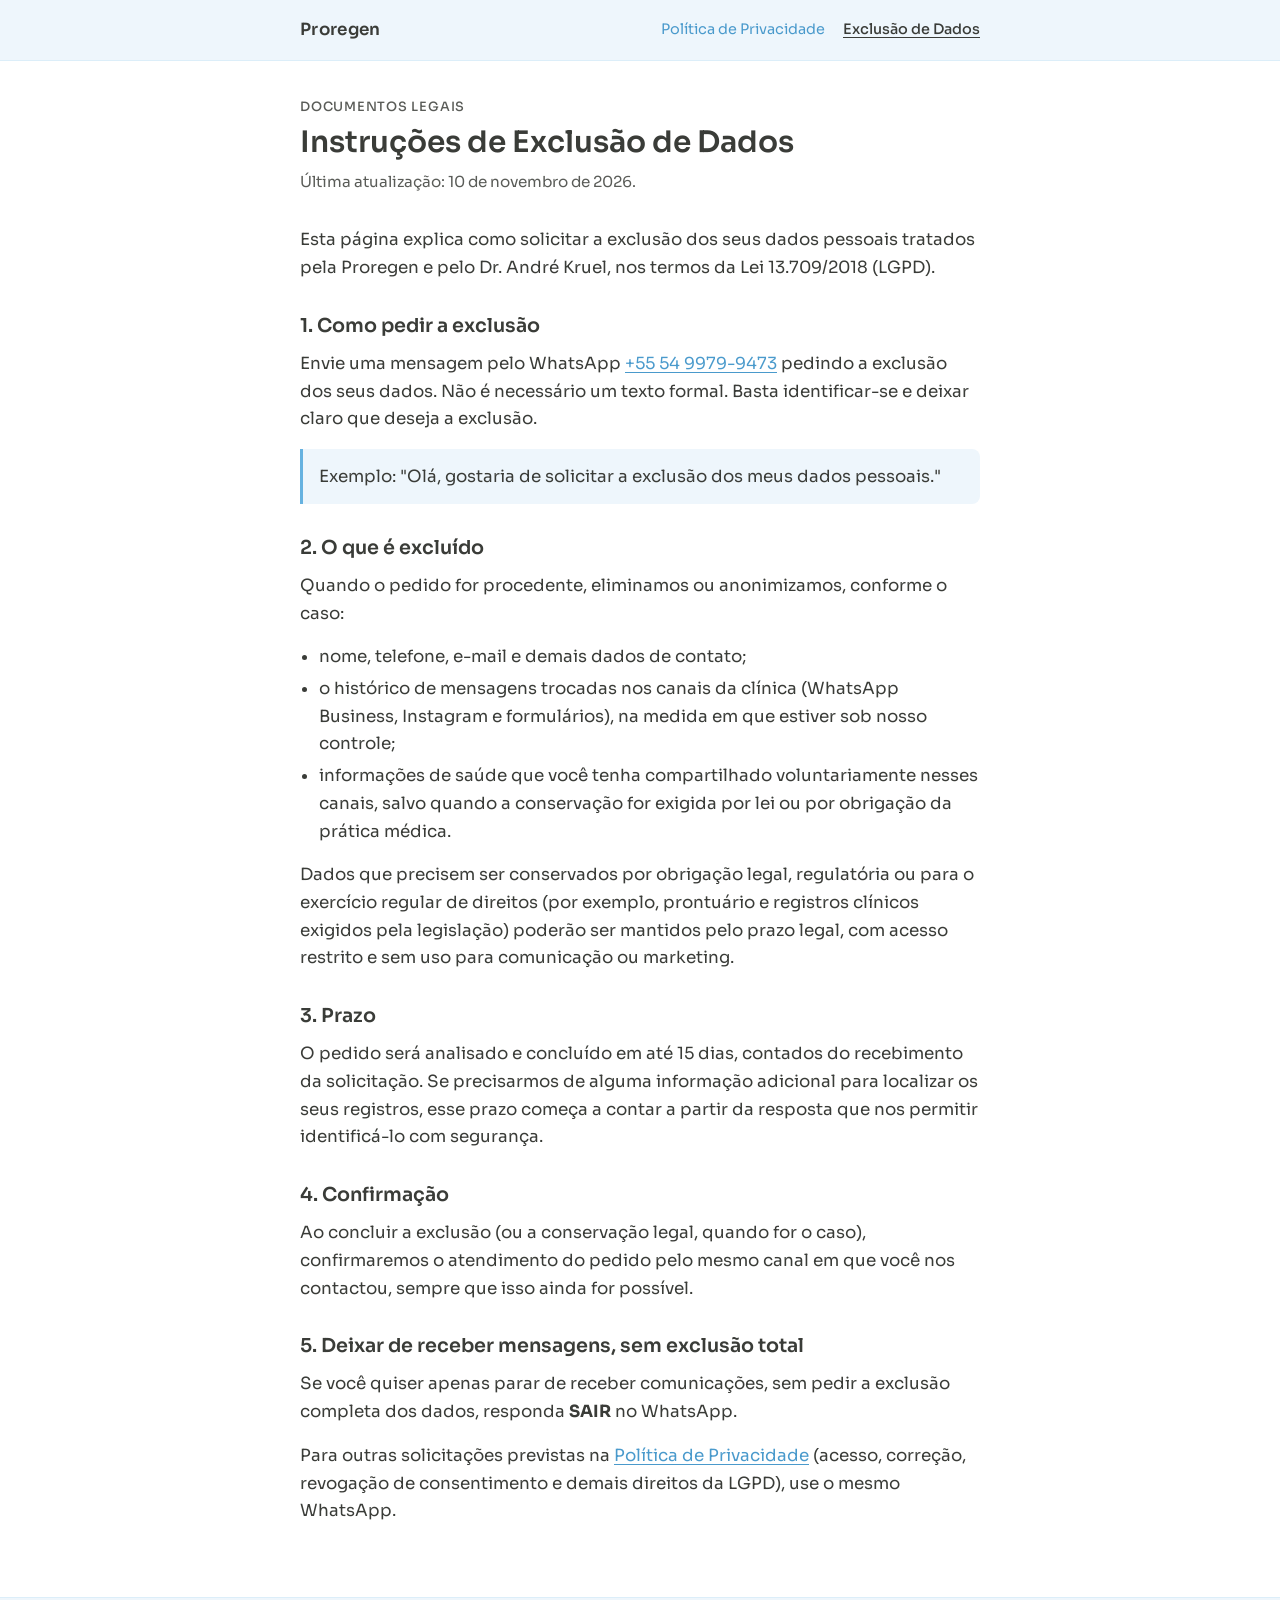
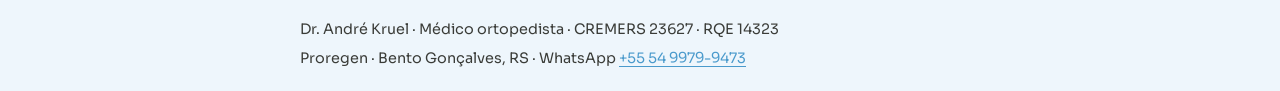
==== exclusao-de-dados/index.html @ c7fa4bf4 "Add Política de Privacidade and Instruções de Exclusão de Dados Public pages for the Meta app Fausto" ====
<!DOCTYPE html>
<html lang="pt-BR">
<head>
  <meta charset="utf-8">
  <meta name="viewport" content="width=device-width, initial-scale=1">
  <title>Instruções de Exclusão de Dados | Proregen</title>
  <meta name="description" content="Como solicitar a exclusão dos seus dados pessoais tratados pela Proregen e pelo Dr. André Kruel, nos termos da LGPD (Lei 13.709/2018).">
  <meta name="theme-color" content="#66B2E0">
  <link rel="preconnect" href="https://fonts.googleapis.com">
  <link rel="preconnect" href="https://fonts.gstatic.com" crossorigin>
  <link href="https://fonts.googleapis.com/css2?family=Sora:wght@400;500;600&display=swap" rel="stylesheet">
  <link rel="stylesheet" href="../styles.css">
  <link rel="canonical" href="https://kruelandre-jpg.github.io/proregen-legal/exclusao-de-dados/">
  <meta property="og:title" content="Instruções de Exclusão de Dados | Proregen">
  <meta property="og:description" content="Como pedir a exclusão dos seus dados pessoais junto à Proregen. Prazo de até 15 dias, nos termos da LGPD.">
  <meta property="og:type" content="website">
  <meta property="og:locale" content="pt_BR">
  <meta property="og:url" content="https://kruelandre-jpg.github.io/proregen-legal/exclusao-de-dados/">
</head>
<body>
  <header class="site-header">
    <div class="header-inner">
      <a class="brand" href="../">Proregen</a>
      <nav aria-label="Páginas legais">
        <a href="../">Política de Privacidade</a>
        <a href="./" aria-current="page">Exclusão de Dados</a>
      </nav>
    </div>
  </header>

  <main>
    <p class="eyebrow">Documentos legais</p>
    <h1>Instruções de Exclusão de Dados</h1>
    <p class="updated">Última atualização: 10 de novembro de 2026.</p>

    <p>Esta página explica como solicitar a exclusão dos seus dados pessoais tratados pela Proregen e pelo Dr. André Kruel, nos termos da Lei 13.709/2018 (LGPD).</p>

    <h2>1. Como pedir a exclusão</h2>
    <p>Envie uma mensagem pelo WhatsApp <a href="https://wa.me/5554999799473">+55 54 9979-9473</a> pedindo a exclusão dos seus dados. Não é necessário um texto formal. Basta identificar-se e deixar claro que deseja a exclusão.</p>
    <p class="example">Exemplo: "Olá, gostaria de solicitar a exclusão dos meus dados pessoais."</p>

    <h2>2. O que é excluído</h2>
    <p>Quando o pedido for procedente, eliminamos ou anonimizamos, conforme o caso:</p>
    <ul>
      <li>nome, telefone, e-mail e demais dados de contato;</li>
      <li>o histórico de mensagens trocadas nos canais da clínica (WhatsApp Business, Instagram e formulários), na medida em que estiver sob nosso controle;</li>
      <li>informações de saúde que você tenha compartilhado voluntariamente nesses canais, salvo quando a conservação for exigida por lei ou por obrigação da prática médica.</li>
    </ul>
    <p>Dados que precisem ser conservados por obrigação legal, regulatória ou para o exercício regular de direitos (por exemplo, prontuário e registros clínicos exigidos pela legislação) poderão ser mantidos pelo prazo legal, com acesso restrito e sem uso para comunicação ou marketing.</p>

    <h2>3. Prazo</h2>
    <p>O pedido será analisado e concluído em até 15 dias, contados do recebimento da solicitação. Se precisarmos de alguma informação adicional para localizar os seus registros, esse prazo começa a contar a partir da resposta que nos permitir identificá-lo com segurança.</p>

    <h2>4. Confirmação</h2>
    <p>Ao concluir a exclusão (ou a conservação legal, quando for o caso), confirmaremos o atendimento do pedido pelo mesmo canal em que você nos contactou, sempre que isso ainda for possível.</p>

    <h2>5. Deixar de receber mensagens, sem exclusão total</h2>
    <p>Se você quiser apenas parar de receber comunicações, sem pedir a exclusão completa dos dados, responda <strong>SAIR</strong> no WhatsApp.</p>
    <p>Para outras solicitações previstas na <a href="../">Política de Privacidade</a> (acesso, correção, revogação de consentimento e demais direitos da LGPD), use o mesmo WhatsApp.</p>
  </main>

  <footer class="site-footer">
    <div class="footer-inner">
      <p>Dr. André Kruel · Médico ortopedista · CREMERS 23627 · RQE 14323</p>
      <p>Proregen · Bento Gonçalves, RS · WhatsApp <a href="https://wa.me/5554999799473">+55 54 9979-9473</a></p>
    </div>
  </footer>
</body>
</html>
---- styles.css ----
/* Páginas legais Proregen (Política de Privacidade e Exclusão de Dados) */
:root {
  --blue: #66B2E0;
  --char: #3A3C38;
  --white: #FFFFFF;
  --tint: #EEF6FC;
  --tint2: #DCEEF9;
  --blue-dark: #4A9ACC;
  --char-soft: #5A5C58;
  --max: 720px;
  --font: "Sora", system-ui, -apple-system, "Segoe UI", sans-serif;
}

*, *::before, *::after { box-sizing: border-box; }

html {
  -webkit-text-size-adjust: 100%;
}

body {
  margin: 0;
  font-family: var(--font);
  font-weight: 400;
  color: var(--char);
  background: var(--white);
  line-height: 1.65;
  font-size: 1.05rem;
}

a {
  color: var(--blue-dark);
  text-decoration-thickness: 1px;
  text-underline-offset: 3px;
}

a:hover { color: var(--char); }

.site-header {
  background: var(--tint);
  border-bottom: 1px solid var(--tint2);
}

.header-inner {
  max-width: var(--max);
  margin: 0 auto;
  padding: 1rem 1.25rem;
  display: flex;
  align-items: center;
  justify-content: space-between;
  gap: 1rem;
}

.brand {
  font-weight: 600;
  font-size: 1.05rem;
  color: var(--char);
  text-decoration: none;
  letter-spacing: 0.02em;
}

.brand:hover { color: var(--char); }

nav {
  display: flex;
  flex-wrap: wrap;
  gap: 0.85rem 1.15rem;
  font-size: 0.9rem;
}

nav a { text-decoration: none; }
nav a[aria-current="page"] {
  color: var(--char);
  font-weight: 500;
  text-decoration: underline;
  text-underline-offset: 3px;
}

main {
  max-width: var(--max);
  margin: 0 auto;
  padding: 2.25rem 1.25rem 3.5rem;
}

.eyebrow {
  margin: 0 0 0.4rem;
  font-size: 0.8rem;
  letter-spacing: 0.06em;
  text-transform: uppercase;
  color: var(--char-soft);
  font-weight: 500;
}

h1 {
  margin: 0 0 0.5rem;
  font-size: 1.85rem;
  font-weight: 600;
  line-height: 1.25;
}

.updated {
  margin: 0 0 2rem;
  color: var(--char-soft);
  font-size: 0.95rem;
}

h2 {
  margin: 2rem 0 0.7rem;
  font-size: 1.2rem;
  font-weight: 600;
  line-height: 1.3;
}

p, li { color: var(--char); }

p { margin: 0 0 1rem; }

ul {
  margin: 0 0 1rem;
  padding-left: 1.2rem;
}

li { margin: 0.25rem 0; }

.example {
  background: var(--tint);
  border-left: 3px solid var(--blue);
  padding: 0.85rem 1rem;
  margin: 0 0 1.15rem;
  border-radius: 0 8px 8px 0;
}

.site-footer {
  border-top: 1px solid var(--tint2);
  background: var(--tint);
}

.site-footer .footer-inner {
  max-width: var(--max);
  margin: 0 auto;
  padding: 1.25rem;
  color: var(--char-soft);
  font-size: 0.9rem;
}

.site-footer p { margin: 0 0 0.35rem; }
.site-footer p:last-child { margin: 0; }

@media (max-width: 560px) {
  .header-inner {
    flex-direction: column;
    align-items: flex-start;
  }

  h1 { font-size: 1.55rem; }

  body { font-size: 1rem; }
}
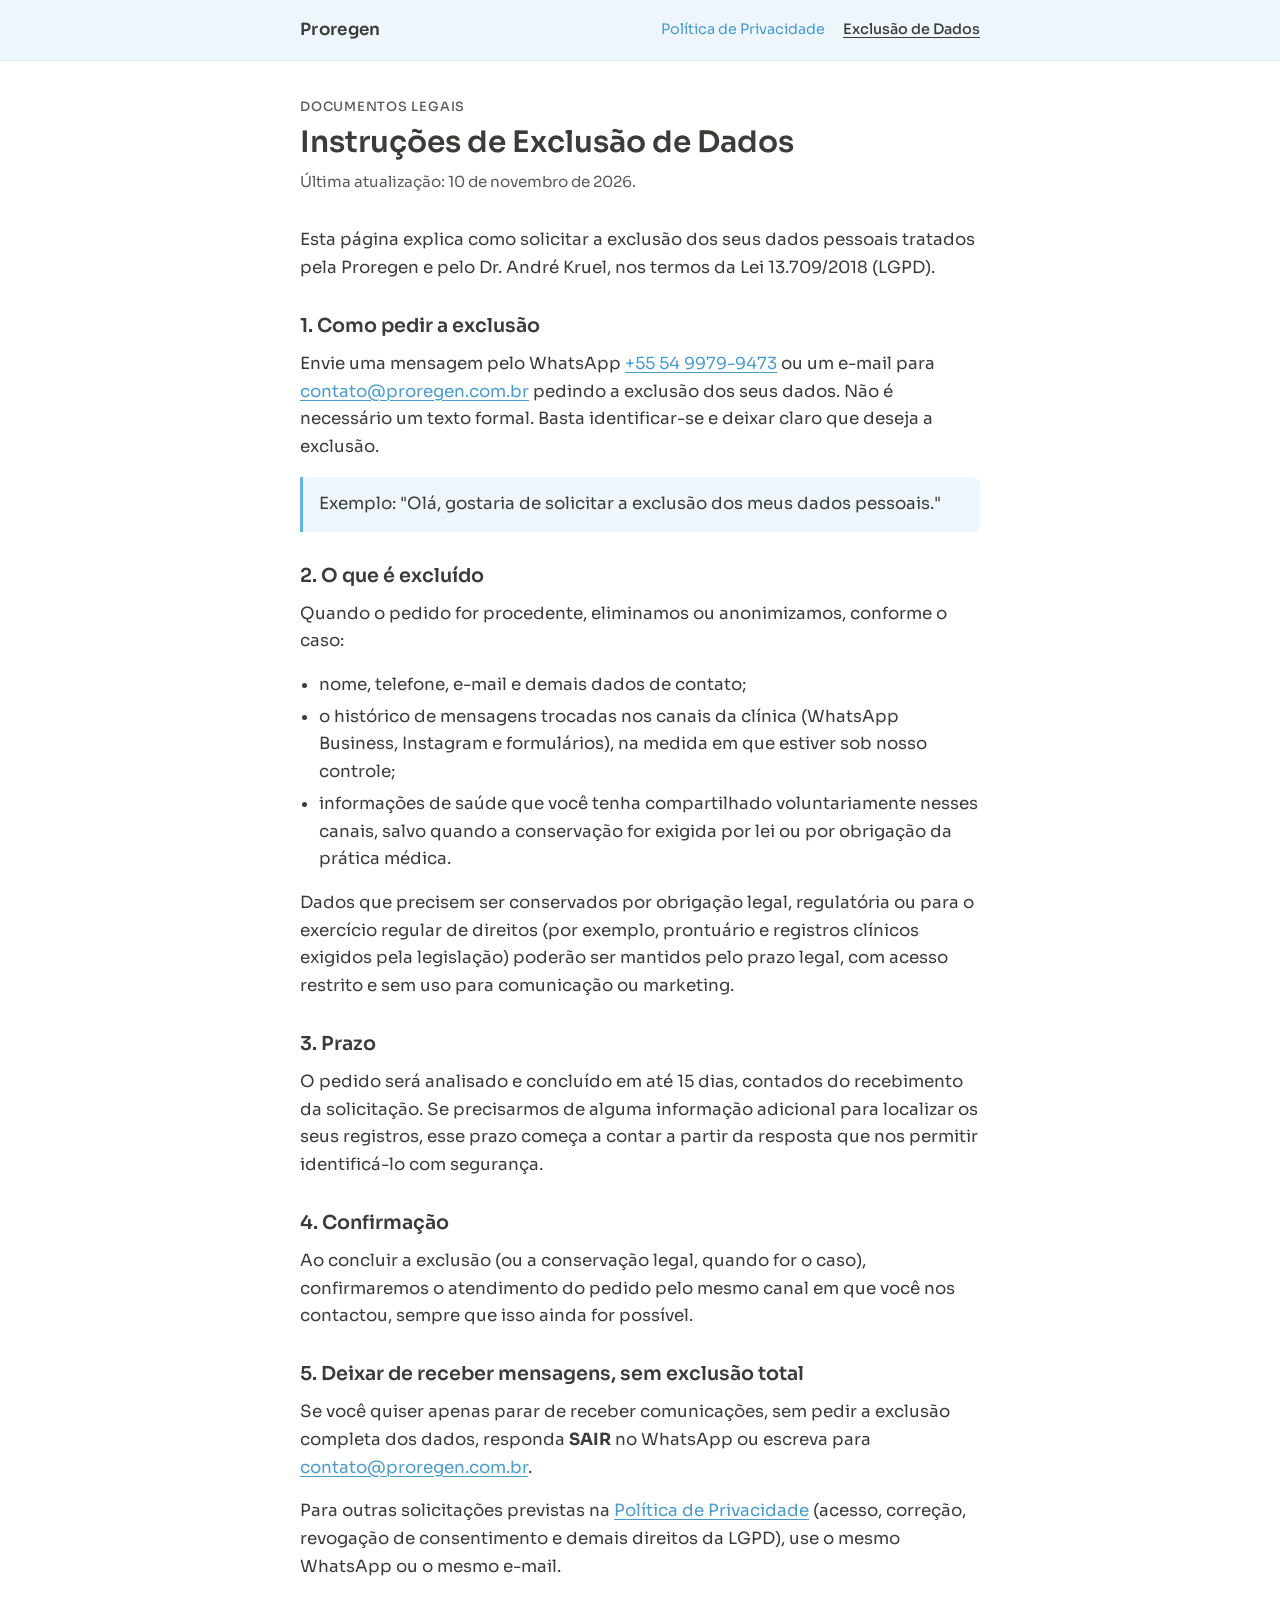
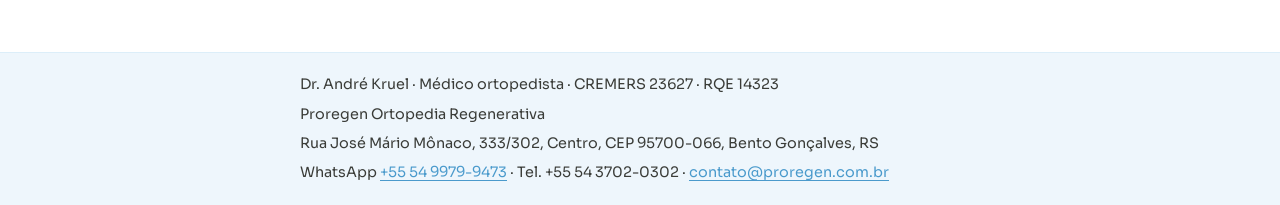
==== commit fafdec35: "Add clinic email, phone and address from proregen.com.br footer Contact channels now include contato" ====
--- a/exclusao-de-dados/index.html
+++ b/exclusao-de-dados/index.html
@@ -36,7 +36,7 @@
     <p>Esta página explica como solicitar a exclusão dos seus dados pessoais tratados pela Proregen e pelo Dr. André Kruel, nos termos da Lei 13.709/2018 (LGPD).</p>
 
     <h2>1. Como pedir a exclusão</h2>
-    <p>Envie uma mensagem pelo WhatsApp <a href="https://wa.me/5554999799473">+55 54 9979-9473</a> pedindo a exclusão dos seus dados. Não é necessário um texto formal. Basta identificar-se e deixar claro que deseja a exclusão.</p>
+    <p>Envie uma mensagem pelo WhatsApp <a href="https://wa.me/5554999799473">+55 54 9979-9473</a> ou um e-mail para <a href="mailto:contato@proregen.com.br">contato@proregen.com.br</a> pedindo a exclusão dos seus dados. Não é necessário um texto formal. Basta identificar-se e deixar claro que deseja a exclusão.</p>
     <p class="example">Exemplo: "Olá, gostaria de solicitar a exclusão dos meus dados pessoais."</p>
 
     <h2>2. O que é excluído</h2>
@@ -55,14 +55,16 @@
     <p>Ao concluir a exclusão (ou a conservação legal, quando for o caso), confirmaremos o atendimento do pedido pelo mesmo canal em que você nos contactou, sempre que isso ainda for possível.</p>
 
     <h2>5. Deixar de receber mensagens, sem exclusão total</h2>
-    <p>Se você quiser apenas parar de receber comunicações, sem pedir a exclusão completa dos dados, responda <strong>SAIR</strong> no WhatsApp.</p>
-    <p>Para outras solicitações previstas na <a href="../">Política de Privacidade</a> (acesso, correção, revogação de consentimento e demais direitos da LGPD), use o mesmo WhatsApp.</p>
+    <p>Se você quiser apenas parar de receber comunicações, sem pedir a exclusão completa dos dados, responda <strong>SAIR</strong> no WhatsApp ou escreva para <a href="mailto:contato@proregen.com.br">contato@proregen.com.br</a>.</p>
+    <p>Para outras solicitações previstas na <a href="../">Política de Privacidade</a> (acesso, correção, revogação de consentimento e demais direitos da LGPD), use o mesmo WhatsApp ou o mesmo e-mail.</p>
   </main>
 
   <footer class="site-footer">
     <div class="footer-inner">
       <p>Dr. André Kruel · Médico ortopedista · CREMERS 23627 · RQE 14323</p>
-      <p>Proregen · Bento Gonçalves, RS · WhatsApp <a href="https://wa.me/5554999799473">+55 54 9979-9473</a></p>
+      <p>Proregen Ortopedia Regenerativa</p>
+      <p>Rua José Mário Mônaco, 333/302, Centro, CEP 95700-066, Bento Gonçalves, RS</p>
+      <p>WhatsApp <a href="https://wa.me/5554999799473">+55 54 9979-9473</a> · Tel. +55 54 3702-0302 · <a href="mailto:contato@proregen.com.br">contato@proregen.com.br</a></p>
     </div>
   </footer>
 </body>
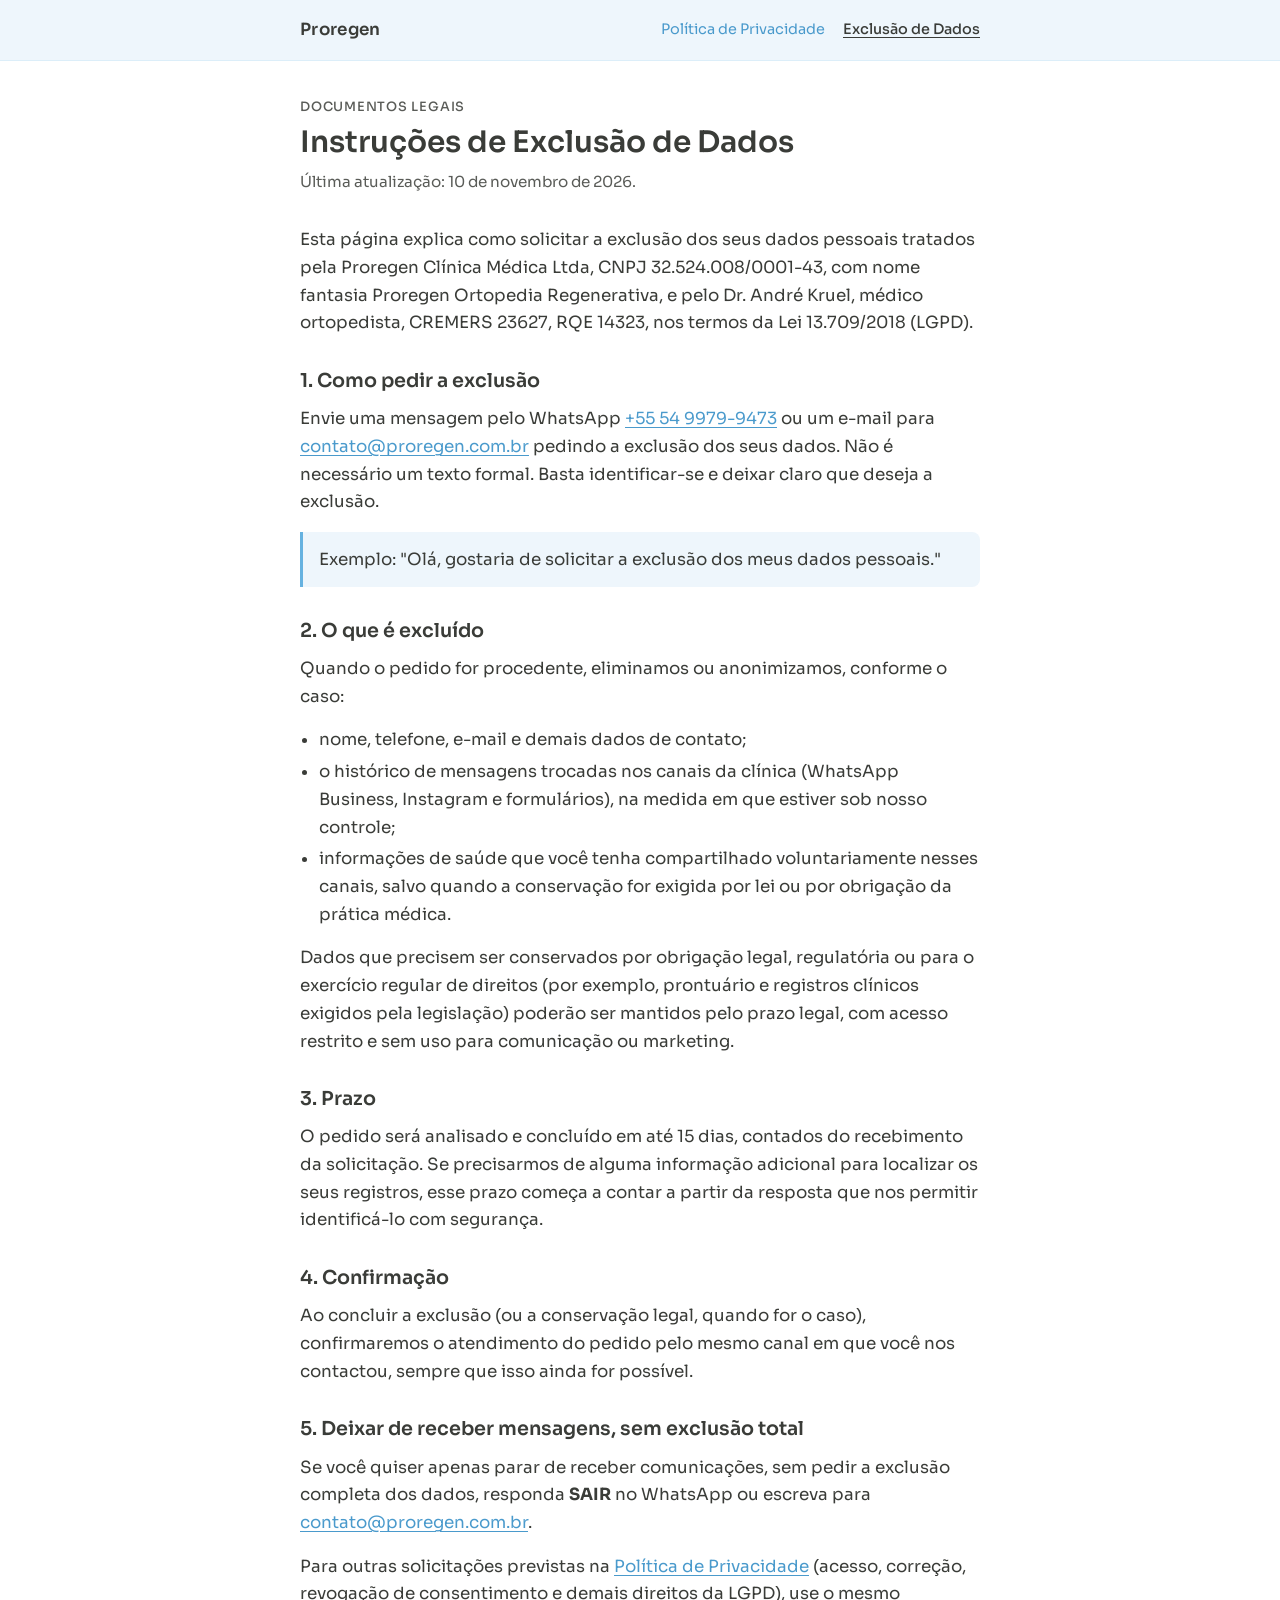
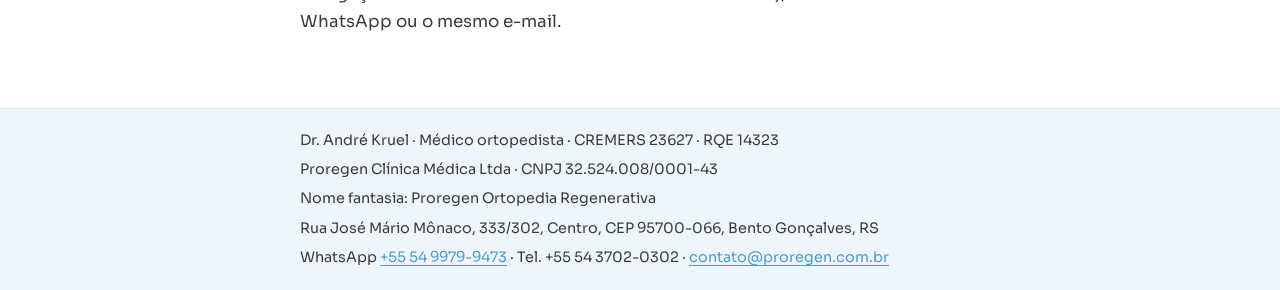
==== commit a9a400f7: "Add confirmed company legal name and CNPJ to both legal pages Controller identification now includes" ====
--- a/exclusao-de-dados/index.html
+++ b/exclusao-de-dados/index.html
@@ -33,7 +33,7 @@
     <h1>Instruções de Exclusão de Dados</h1>
     <p class="updated">Última atualização: 10 de novembro de 2026.</p>
 
-    <p>Esta página explica como solicitar a exclusão dos seus dados pessoais tratados pela Proregen e pelo Dr. André Kruel, nos termos da Lei 13.709/2018 (LGPD).</p>
+    <p>Esta página explica como solicitar a exclusão dos seus dados pessoais tratados pela Proregen Clínica Médica Ltda, CNPJ 32.524.008/0001-43, com nome fantasia Proregen Ortopedia Regenerativa, e pelo Dr. André Kruel, médico ortopedista, CREMERS 23627, RQE 14323, nos termos da Lei 13.709/2018 (LGPD).</p>
 
     <h2>1. Como pedir a exclusão</h2>
     <p>Envie uma mensagem pelo WhatsApp <a href="https://wa.me/5554999799473">+55 54 9979-9473</a> ou um e-mail para <a href="mailto:contato@proregen.com.br">contato@proregen.com.br</a> pedindo a exclusão dos seus dados. Não é necessário um texto formal. Basta identificar-se e deixar claro que deseja a exclusão.</p>
@@ -62,7 +62,8 @@
   <footer class="site-footer">
     <div class="footer-inner">
       <p>Dr. André Kruel · Médico ortopedista · CREMERS 23627 · RQE 14323</p>
-      <p>Proregen Ortopedia Regenerativa</p>
+      <p>Proregen Clínica Médica Ltda · CNPJ 32.524.008/0001-43</p>
+      <p>Nome fantasia: Proregen Ortopedia Regenerativa</p>
       <p>Rua José Mário Mônaco, 333/302, Centro, CEP 95700-066, Bento Gonçalves, RS</p>
       <p>WhatsApp <a href="https://wa.me/5554999799473">+55 54 9979-9473</a> · Tel. +55 54 3702-0302 · <a href="mailto:contato@proregen.com.br">contato@proregen.com.br</a></p>
     </div>
